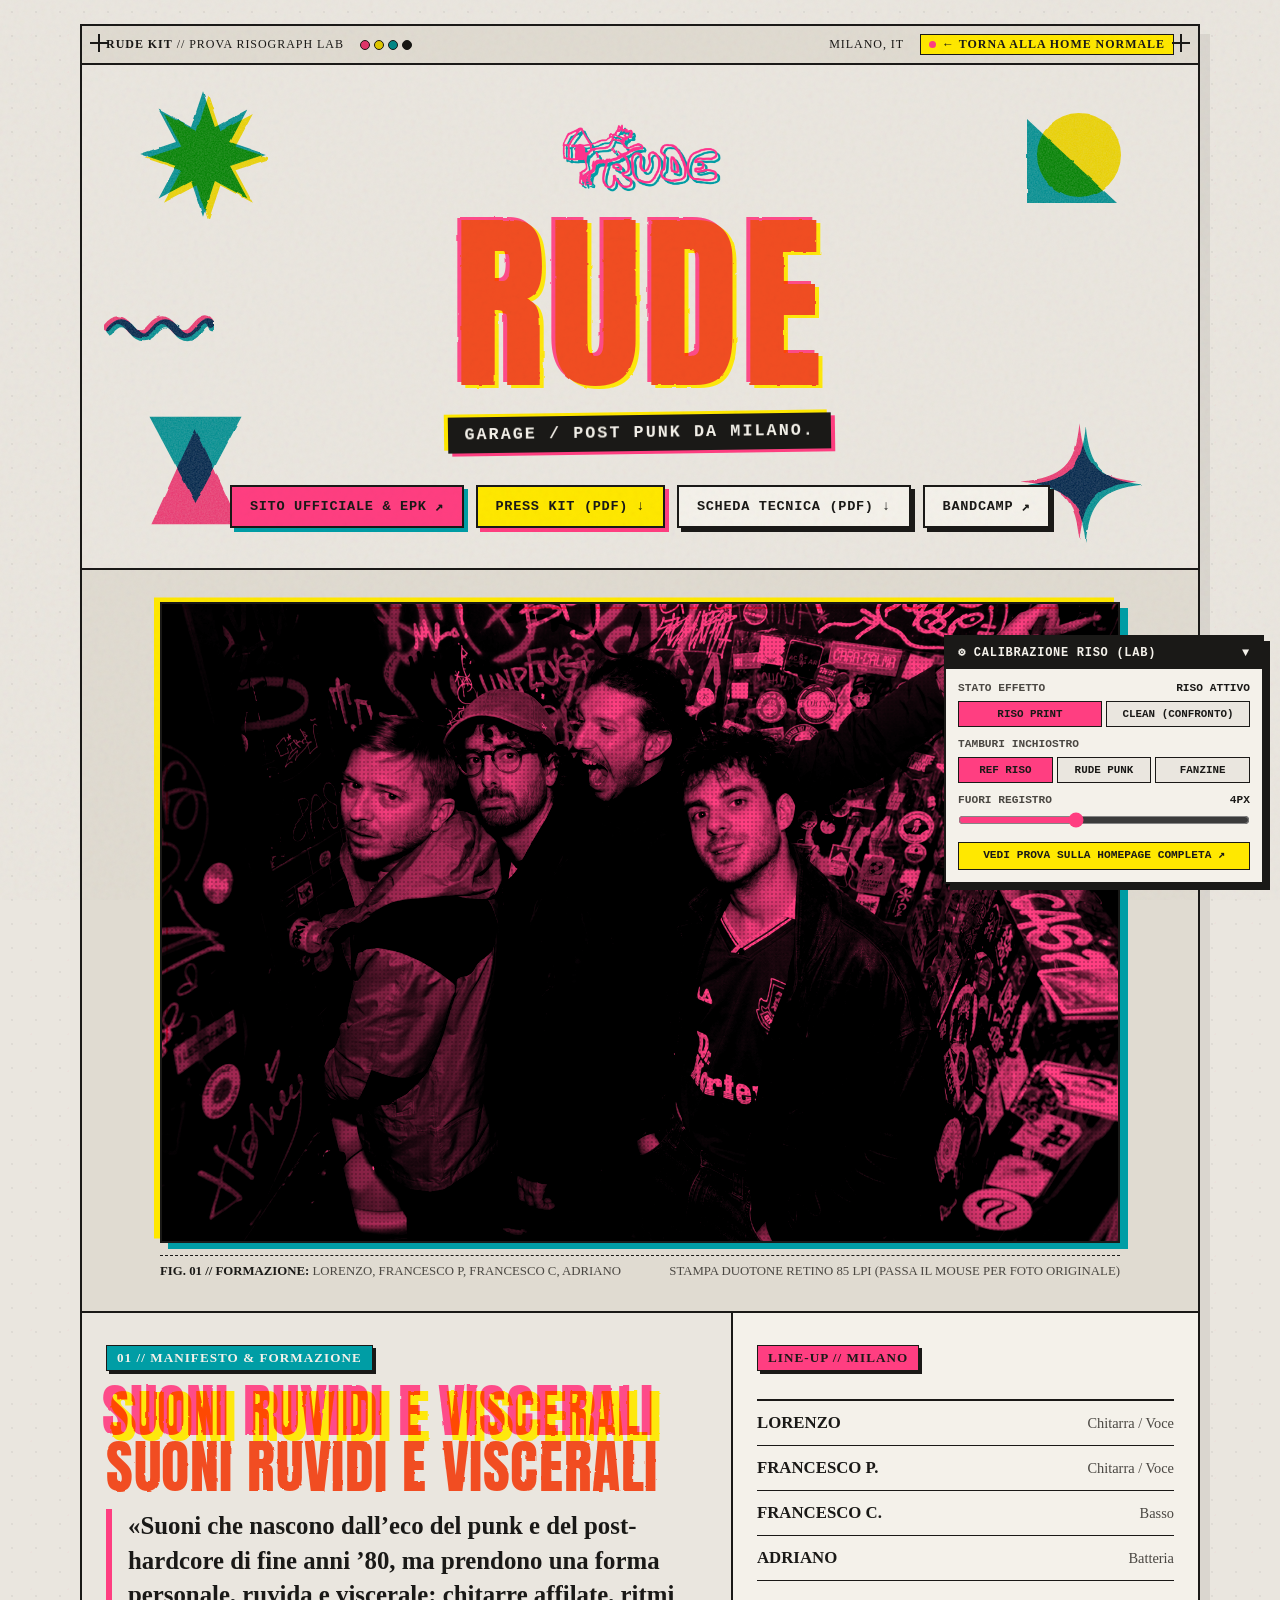
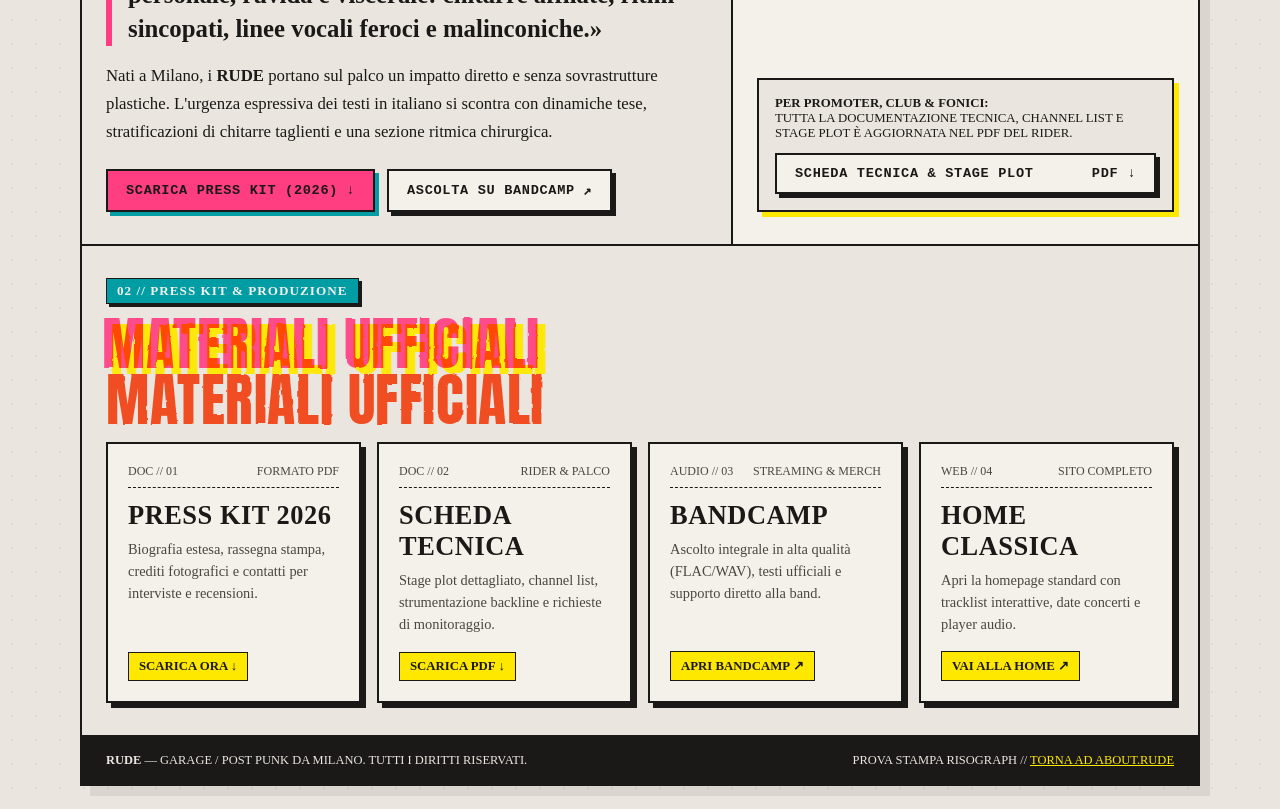
==== riso-proof.html @ ad21994b "feat(ui): add risograph retro text effect proof and calibration lab" ====
<!DOCTYPE html>
<html lang="it" data-riso-mode="active" data-riso-palette="reference">
<head>
  <meta charset="UTF-8" />
  <meta name="viewport" content="width=device-width, initial-scale=1.0" />
  <title>RUDE — Risograph Visual Proof &amp; Calibration Lab</title>
  <meta name="description" content="RUDE: Garage / Post-Punk da Milano. Prova estetica Risograph retro text effect con inchiostri spot e controller di calibrazione." />

  <!-- Google Fonts: Anton (Heavy Riso Display), Space Grotesk (Editorial Body), IBM Plex Mono (Technical EPK) -->
  <link rel="preconnect" href="https://fonts.googleapis.com">
  <link rel="preconnect" href="https://fonts.gstatic.com" crossorigin>
  <link href="https://fonts.googleapis.com/css2?family=Anton&family=IBM+Plex+Mono:ital,wght@0,400;0,600;1,400&family=Space+Grotesk:wght@400;500;700&display=swap" rel="stylesheet">
  <link rel="stylesheet" href="riso-system.css">

  <style>
    /* Reset & Base Layout per la pagina Standalone Proof */
    *, *::before, *::after {
      box-sizing: border-box;
      margin: 0;
      padding: 0;
    }

    html {
      scroll-behavior: smooth;
      background-color: var(--paper-bg);
      color: var(--ink-black);
      font-family: var(--font-sans);
      font-size: 16px;
      -webkit-font-smoothing: antialiased;
    }

    body {
      position: relative;
      min-height: 100vh;
      background-color: var(--paper-bg);
      background-image:
        radial-gradient(var(--paper-fiber) 1px, transparent 0),
        radial-gradient(rgba(255, 62, 129, 0.03) 1px, transparent 0);
      background-size: 24px 24px, 37px 37px;
      background-position: 0 0, 13px 17px;
      overflow-x: hidden;
      padding: 1.5rem 1rem;
    }

    :focus-visible {
      outline: 3px solid var(--ink-black);
      outline-offset: 3px;
      background-color: var(--ink-yellow);
      color: var(--ink-black);
    }

    .press-sheet {
      max-width: 1120px;
      margin: 0 auto;
      border: 2px solid var(--ink-black);
      background-color: var(--paper-bg);
      position: relative;
      box-shadow: 10px 10px 0px rgba(26, 25, 23, 0.08);
    }

    /* Crocini di registro stampa */
    .reg-mark {
      position: absolute;
      width: 18px;
      height: 18px;
      pointer-events: none;
      z-index: 10;
    }
    .reg-mark::before,
    .reg-mark::after {
      content: "";
      position: absolute;
      background-color: var(--ink-black);
    }
    .reg-mark::before { top: 8px; left: 0; width: 18px; height: 1.5px; }
    .reg-mark::after  { top: 0; left: 8px; width: 1.5px; height: 18px; }
    .reg-mark.tl { top: 8px; left: 8px; }
    .reg-mark.tr { top: 8px; right: 8px; }
    .reg-mark.bl { bottom: 8px; left: 8px; }
    .reg-mark.br { bottom: 8px; right: 8px; }

    /* Top Colophon / Utility Bar */
    .top-colophon {
      display: flex;
      flex-wrap: wrap;
      justify-content: space-between;
      align-items: center;
      gap: 0.5rem;
      padding: 0.5rem 1.5rem;
      border-bottom: 2px solid var(--ink-black);
      font-family: var(--font-mono);
      font-size: 0.75rem;
      text-transform: uppercase;
      letter-spacing: 0.08em;
      background-color: var(--paper-surface);
    }

    .colophon-group {
      display: flex;
      align-items: center;
      gap: 1rem;
    }

    .ink-swatch-bar {
      display: inline-flex;
      gap: 4px;
      align-items: center;
    }

    .ink-dot {
      width: 10px;
      height: 10px;
      border-radius: 50%;
      border: 1px solid var(--ink-black);
      mix-blend-mode: multiply;
    }

    .status-pill {
      display: inline-flex;
      align-items: center;
      gap: 6px;
      padding: 2px 8px;
      background-color: var(--ink-yellow);
      border: 1px solid var(--ink-black);
      font-weight: 600;
      color: var(--ink-black);
    }

    .status-pill::before {
      content: "";
      width: 7px;
      height: 7px;
      border-radius: 50%;
      background-color: var(--ink-pink);
    }

    /* Hero Poster */
    .hero-poster {
      position: relative;
      padding: 3rem 1.5rem 2.5rem;
      text-align: center;
      border-bottom: 2px solid var(--ink-black);
      overflow: hidden;
    }

    .stamp-decor {
      position: absolute;
      pointer-events: none;
      z-index: 1;
    }

    .stamp-starburst {
      top: 24px;
      left: 5%;
      width: 130px;
      height: 130px;
    }

    .stamp-circle-triangle {
      top: 36px;
      right: 6%;
      width: 120px;
      height: 120px;
    }

    .stamp-hourglass {
      bottom: 30px;
      left: 5%;
      width: 115px;
      height: 135px;
    }

    .stamp-star4 {
      bottom: 24px;
      right: 5%;
      width: 125px;
      height: 125px;
    }

    .stamp-wave {
      top: 48%;
      left: 2%;
      width: 110px;
      height: 36px;
    }

    @media (max-width: 900px) {
      .stamp-decor {
        opacity: 0.35;
        transform: scale(0.7);
      }
      .stamp-wave { display: none; }
    }

    .hero-brand-stack {
      position: relative;
      z-index: 2;
      display: flex;
      flex-direction: column;
      align-items: center;
      gap: 0.75rem;
    }

    .rude-logo-original {
      display: inline-block;
      padding: 0.25rem 0.5rem;
      transition: transform 0.25s var(--ease-snap);
    }

    .rude-logo-original img {
      width: 170px;
      max-width: 45vw;
      height: auto;
      display: block;
      filter: contrast(115%) drop-shadow(3px 3px 0px var(--ink-teal));
      mix-blend-mode: multiply;
    }

    .hero-display-title {
      font-size: clamp(5rem, 16vw, 12rem);
      margin: 0.25rem 0;
      letter-spacing: 0.02em;
    }

    .epk-quick-nav {
      position: relative;
      z-index: 2;
      display: flex;
      flex-wrap: wrap;
      justify-content: center;
      gap: 0.75rem;
      max-width: 960px;
      margin: 1rem auto 0;
    }

    /* Band Photo Section */
    .photo-showcase {
      padding: 2rem 1.5rem;
      border-bottom: 2px solid var(--ink-black);
      background-color: var(--paper-surface);
    }

    .photo-container {
      max-width: 960px;
      margin: 0 auto;
    }

    .photo-caption-bar {
      display: flex;
      flex-wrap: wrap;
      justify-content: space-between;
      align-items: center;
      gap: 0.5rem;
      margin-top: 0.75rem;
      padding-top: 0.5rem;
      border-top: 1px dashed var(--ink-black);
      font-family: var(--font-mono);
      font-size: 0.8rem;
      color: var(--ink-muted);
      text-transform: uppercase;
    }

    .photo-caption-bar strong {
      color: var(--ink-black);
    }

    /* Manifesto & Formazione */
    .section-grid {
      display: grid;
      grid-template-columns: 1fr;
      border-bottom: 2px solid var(--ink-black);
    }

    @media (min-width: 860px) {
      .section-grid {
        grid-template-columns: 7fr 5fr;
      }
    }

    .manifesto-col {
      padding: 2rem 1.5rem;
      border-bottom: 2px solid var(--ink-black);
    }

    @media (min-width: 860px) {
      .manifesto-col {
        border-bottom: none;
        border-right: 2px solid var(--ink-black);
      }
    }

    .section-tag {
      display: inline-block;
      font-family: var(--font-mono);
      font-size: 0.82rem;
      font-weight: 700;
      letter-spacing: 0.08em;
      text-transform: uppercase;
      background-color: var(--ink-teal);
      color: var(--paper-elevated);
      padding: 4px 10px;
      border: 1.5px solid var(--ink-black);
      margin-bottom: 1rem;
      box-shadow: 3px 3px 0px var(--ink-black);
    }

    .section-heading {
      font-size: clamp(2.2rem, 5vw, 3.6rem);
      margin-bottom: 1rem;
      display: block;
    }

    .manifesto-quote {
      position: relative;
      font-size: clamp(1.2rem, 2vw, 1.55rem);
      font-weight: 700;
      line-height: 1.38;
      color: var(--ink-black);
      padding-left: 1rem;
      border-left: 6px solid var(--ink-pink);
      margin-bottom: 1rem;
    }

    .manifesto-body {
      font-size: 1.05rem;
      line-height: 1.65;
      color: var(--ink-black);
      margin-bottom: 1rem;
    }

    .lineup-col {
      padding: 2rem 1.5rem;
      background-color: var(--paper-elevated);
      display: flex;
      flex-direction: column;
      justify-content: space-between;
    }

    .lineup-list {
      list-style: none;
      margin: 0.75rem 0 1.5rem;
      border-top: 2px solid var(--ink-black);
    }

    .lineup-item {
      display: flex;
      justify-content: space-between;
      align-items: baseline;
      padding: 0.75rem 0;
      border-bottom: 1px solid var(--ink-black);
      font-family: var(--font-mono);
      font-size: 0.9rem;
    }

    .lineup-name {
      font-family: var(--font-sans);
      font-weight: 700;
      font-size: 1.05rem;
      text-transform: uppercase;
    }

    .lineup-role {
      color: var(--ink-muted);
      text-align: right;
    }

    .presskit-callout {
      padding: 1rem;
      background-color: var(--paper-bg);
      border: 2px solid var(--ink-black);
      box-shadow: 5px 5px 0px var(--ink-yellow);
    }

    .presskit-callout p {
      font-family: var(--font-mono);
      font-size: 0.8rem;
      margin-bottom: 0.75rem;
      text-transform: uppercase;
    }

    /* EPK Cards Grid */
    .epk-cards-section {
      padding: 2rem 1.5rem;
    }

    .epk-cards-grid {
      display: grid;
      grid-template-columns: repeat(auto-fit, minmax(240px, 1fr));
      gap: 1rem;
      margin-top: 1rem;
    }

    .epk-card {
      display: flex;
      flex-direction: column;
      justify-content: space-between;
      padding: 1.25rem;
      background-color: var(--paper-elevated);
      border: 2px solid var(--ink-black);
      text-decoration: none;
      color: var(--ink-black);
      box-shadow: 5px 5px 0px var(--ink-black);
      transition: transform 0.2s var(--ease-snap), box-shadow 0.2s var(--ease-snap);
    }

    .epk-card:hover {
      transform: translate(-3px, -3px);
      box-shadow:
        7px 7px 0px var(--ink-pink),
        -3px -3px 0px var(--ink-teal);
    }

    .epk-card-header {
      display: flex;
      justify-content: space-between;
      align-items: center;
      font-family: var(--font-mono);
      font-size: 0.75rem;
      color: var(--ink-muted);
      margin-bottom: 0.75rem;
      padding-bottom: 0.5rem;
      border-bottom: 1px dashed var(--ink-black);
    }

    .epk-card-title {
      font-family: var(--font-display);
      font-size: 1.65rem;
      letter-spacing: 0.02em;
      text-transform: uppercase;
      margin-bottom: 0.5rem;
    }

    .epk-card-desc {
      font-size: 0.9rem;
      line-height: 1.5;
      color: var(--ink-muted);
      margin-bottom: 1rem;
    }

    .epk-card-action {
      font-family: var(--font-mono);
      font-size: 0.8rem;
      font-weight: 700;
      text-transform: uppercase;
      display: inline-flex;
      align-items: center;
      gap: 6px;
      padding: 6px 10px;
      background-color: var(--ink-yellow);
      border: 1.5px solid var(--ink-black);
      align-self: flex-start;
    }

    /* Footer Colophon */
    .sheet-footer {
      padding: 1rem 1.5rem;
      border-top: 2px solid var(--ink-black);
      background-color: var(--ink-black);
      color: var(--paper-bg);
      display: flex;
      flex-wrap: wrap;
      justify-content: space-between;
      align-items: center;
      gap: 0.75rem;
      font-family: var(--font-mono);
      font-size: 0.78rem;
    }

    .sheet-footer a {
      color: var(--ink-yellow);
      text-decoration: underline;
    }
  </style>
</head>
<body>

  <!-- OVERLAY GRANA CARTA FISSO A 60FPS -->
  <div class="paper-grain-overlay" aria-hidden="true"></div>

  <!-- DEFINIZIONE FILTRI SVG RISOGRAPH -->
  <svg width="0" height="0" style="position: absolute; pointer-events: none;" aria-hidden="true">
    <defs>
      <!-- Filtro Ink-Bleed per i bordi slabbrati dei caratteri -->
      <filter id="riso-ink-bleed" x="-5%" y="-5%" width="110%" height="110%">
        <feTurbulence type="fractalNoise" baseFrequency="0.09" numOctaves="2" result="roughNoise" />
        <feDisplacementMap in="SourceGraphic" in2="roughNoise" scale="2.2" xChannelSelector="R" yChannelSelector="G" />
      </filter>

      <!-- Filtro Stamp Grain per i timbri geometrici -->
      <filter id="riso-stamp-grain" x="-10%" y="-10%" width="120%" height="120%">
        <feTurbulence type="fractalNoise" baseFrequency="0.65" numOctaves="3" result="grain" />
        <feColorMatrix type="matrix" values="1 0 0 0 0  0 1 0 0 0  0 0 1 0 0  0 0 0 0.25 0.78" in="grain" result="grainMask" />
        <feComposite operator="in" in="SourceGraphic" in2="grainMask" result="texturedStamp" />
        <feTurbulence type="fractalNoise" baseFrequency="0.06" numOctaves="2" result="edgeNoise" />
        <feDisplacementMap in="texturedStamp" in2="edgeNoise" scale="2.8" xChannelSelector="R" yChannelSelector="G" />
      </filter>
    </defs>
  </svg>

  <!-- FOGLIO DI STAMPA PRINCIPALE -->
  <main class="press-sheet">
    <!-- Crocini di registro -->
    <span class="reg-mark tl" aria-hidden="true"></span>
    <span class="reg-mark tr" aria-hidden="true"></span>
    <span class="reg-mark bl" aria-hidden="true"></span>
    <span class="reg-mark br" aria-hidden="true"></span>

    <!-- Top Colophon -->
    <header class="top-colophon">
      <div class="colophon-group">
        <span><strong>RUDE KIT</strong> // PROVA RISOGRAPH LAB</span>
        <span class="ink-swatch-bar" title="Inchiostri Spot Attivi">
          <i class="ink-dot" style="background: var(--ink-pink)"></i>
          <i class="ink-dot" style="background: var(--ink-yellow)"></i>
          <i class="ink-dot" style="background: var(--ink-teal)"></i>
          <i class="ink-dot" style="background: var(--ink-black)"></i>
        </span>
      </div>
      <div class="colophon-group">
        <span>MILANO, IT</span>
        <a href="index.html" class="status-pill" style="text-decoration: none;">← TORNA ALLA HOME NORMALE</a>
      </div>
    </header>

    <!-- HERO POSTER CON TIMBRI GEOMETRICI (REFERENCE VEILA "RISO TYPE") -->
    <section class="hero-poster" aria-labelledby="hero-title">

      <!-- Timbro 1 (Alto SX): Stella a 12 punte Teal + Yellow -->
      <div class="stamp-decor stamp-starburst riso-stamp" aria-hidden="true">
        <svg viewBox="0 0 120 120" width="100%" height="100%">
          <polygon points="60,2 71,35 101,19 85,49 118,60 85,71 101,101 71,85 60,118 49,85 19,101 35,71 2,60 35,49 19,19 49,35"
            fill="var(--ink-teal)" style="mix-blend-mode: multiply;" />
          <polygon points="60,2 71,35 101,19 85,49 118,60 85,71 101,101 71,85 60,118 49,85 19,101 35,71 2,60 35,49 19,19 49,35"
            fill="var(--ink-yellow)" transform="translate(5, 4)" style="mix-blend-mode: multiply;" />
        </svg>
      </div>

      <!-- Timbro 2 (Alto DX): Cerchio Giallo + Triangolo Teal -->
      <div class="stamp-decor stamp-circle-triangle riso-stamp" aria-hidden="true">
        <svg viewBox="0 0 120 120" width="100%" height="100%">
          <circle cx="68" cy="54" r="42" fill="var(--ink-yellow)" style="mix-blend-mode: multiply;" />
          <polygon points="16,18 16,102 106,102" fill="var(--ink-teal)" style="mix-blend-mode: multiply;" />
        </svg>
      </div>

      <!-- Timbro 3 (Centro SX): Onda Zigzag Pink + Teal -->
      <div class="stamp-decor stamp-wave riso-stamp" aria-hidden="true">
        <svg viewBox="0 0 140 40" width="100%" height="100%">
          <path d="M4,24 Q18,6 32,24 T60,24 T88,24 T116,24 T136,20" fill="none" stroke="var(--ink-pink)" stroke-width="10" stroke-linecap="round" />
          <path d="M8,28 Q22,10 36,28 T64,28 T92,28 T120,28 T138,24" fill="none" stroke="var(--ink-teal)" stroke-width="10" stroke-linecap="round" style="mix-blend-mode: multiply;" />
        </svg>
      </div>

      <!-- Timbro 4 (Basso SX): Doppio Triangolo incrociato Teal + Pink -->
      <div class="stamp-decor stamp-hourglass riso-stamp" aria-hidden="true">
        <svg viewBox="0 0 120 140" width="100%" height="100%">
          <polygon points="12,14 108,14 60,104" fill="var(--ink-teal)" style="mix-blend-mode: multiply;" />
          <polygon points="60,26 14,126 106,126" fill="var(--ink-pink)" style="mix-blend-mode: multiply;" />
        </svg>
      </div>

      <!-- Timbro 5 (Basso DX): Stella a 4 punte Pink + Teal -->
      <div class="stamp-decor stamp-star4 riso-stamp" aria-hidden="true">
        <svg viewBox="0 0 120 120" width="100%" height="100%">
          <path d="M60,4 C64,44 76,56 116,60 C76,64 64,76 60,116 C56,76 44,64 4,60 C44,56 56,44 60,4 Z"
            fill="var(--ink-teal)" transform="translate(6, 3)" style="mix-blend-mode: multiply;" />
          <path d="M60,4 C64,44 76,56 116,60 C76,64 64,76 60,116 C56,76 44,64 4,60 C44,56 56,44 60,4 Z"
            fill="var(--ink-pink)" style="mix-blend-mode: multiply;" />
        </svg>
      </div>

      <!-- Brand & Headline -->
      <div class="hero-brand-stack">
        <a href="index.html" class="rude-logo-original" title="RUDE Milano">
          <img src="assets/rude-logo-rosa.png" alt="Logo RUDE" onerror="this.style.display='none'" />
        </a>

        <!-- Headline Monumentale con .riso-type -->
        <h1 id="hero-title" class="riso-type hero-display-title" data-text="RUDE">RUDE</h1>

        <div>
          <kbd class="genre-kbd">GARAGE / POST PUNK DA MILANO.</kbd>
        </div>

        <!-- Barra di Navigazione Rapida EPK -->
        <nav class="epk-quick-nav" aria-label="Materiali Ufficiali e Download EPK">
          <a href="index.html" class="riso-btn riso-btn--primary">
            <span>SITO UFFICIALE &amp; EPK</span>
            <span aria-hidden="true">↗</span>
          </a>
          <a href="RUDE_PressKit_2026.pdf" class="riso-btn riso-btn--secondary" download>
            <span>PRESS KIT (PDF)</span>
            <span aria-hidden="true">↓</span>
          </a>
          <a href="RUDE-scheda-tecnica.pdf" class="riso-btn" download>
            <span>SCHEDA TECNICA (PDF)</span>
            <span aria-hidden="true">↓</span>
          </a>
          <a href="https://rude-theband.bandcamp.com" class="riso-btn" target="_blank" rel="noopener">
            <span>BANDCAMP</span>
            <span aria-hidden="true">↗</span>
          </a>
        </nav>
      </div>
    </section>

    <!-- FOTO BAND CON TRATTAMENTO DUOTONE + HALFTONE -->
    <section class="photo-showcase" aria-label="Fotografia Ufficiale Band">
      <div class="photo-container">
        <figure class="riso-photo-frame">
          <img
            src="FOTO/RUDE_WC.jpg"
            alt="RUDE — Lorenzo, Francesco P, Francesco C, Adriano"
            onerror="this.src='data:image/svg+xml;charset=UTF-8,%3Csvg xmlns=%22http://www.w3.org/2000/svg%22 width=%22960%22 height=%22600%22 viewBox=%220 0 960 600%22%3E%3Crect width=%22960%22 height=%22600%22 fill=%22%23E0DBD1%22/%3E%3Ctext x=%2250%25%22 y=%2248%25%22 dominant-baseline=%22middle%22 text-anchor=%22middle%22 font-family=%22monospace%22 font-size=%2222%22 fill=%22%231A1917%22%3E[FOTO/RUDE_WC.jpg]%3C/text%3E%3C/svg%3E'"
          />
        </figure>
        <figcaption class="photo-caption-bar">
          <span><strong>FIG. 01 // FORMAZIONE:</strong> LORENZO, FRANCESCO P, FRANCESCO C, ADRIANO</span>
          <span>STAMPA DUOTONE RETINO 85 LPI (PASSA IL MOUSE PER FOTO ORIGINALE)</span>
        </figcaption>
      </div>
    </section>

    <!-- SEZIONE 01 // MANIFESTO & FORMAZIONE -->
    <section class="section-grid" aria-labelledby="manifesto-heading">
      <div class="manifesto-col">
        <span class="section-tag">01 // MANIFESTO &amp; FORMAZIONE</span>
        <h2 id="manifesto-heading" class="riso-type section-heading" data-text="SUONI RUVIDI E VISCERALI">
          SUONI RUVIDI E VISCERALI
        </h2>

        <blockquote class="manifesto-quote">
          «Suoni che nascono dall’eco del punk e del post-hardcore di fine anni ’80, ma prendono una forma personale, ruvida e viscerale: chitarre affilate, ritmi sincopati, linee vocali feroci e malinconiche.»
        </blockquote>

        <p class="manifesto-body">
          Nati a Milano, i <strong>RUDE</strong> portano sul palco un impatto diretto e senza sovrastrutture plastiche. L'urgenza espressiva dei testi in italiano si scontra con dinamiche tese, stratificazioni di chitarre taglienti e una sezione ritmica chirurgica.
        </p>

        <div style="margin-top: 1.5rem; display: flex; flex-wrap: wrap; gap: 0.75rem;">
          <a href="RUDE_PressKit_2026.pdf" class="riso-btn riso-btn--primary" download>
            <span>SCARICA PRESS KIT (2026)</span>
            <span aria-hidden="true">↓</span>
          </a>
          <a href="https://rude-theband.bandcamp.com" class="riso-btn" target="_blank" rel="noopener">
            <span>ASCOLTA SU BANDCAMP</span>
            <span aria-hidden="true">↗</span>
          </a>
        </div>
      </div>

      <aside class="lineup-col" aria-label="Componenti della band">
        <div>
          <span class="section-tag" style="background-color: var(--ink-pink); color: var(--ink-black);">LINE-UP // MILANO</span>
          <ul class="lineup-list">
            <li class="lineup-item">
              <span class="lineup-name">Lorenzo</span>
              <span class="lineup-role">Chitarra / Voce</span>
            </li>
            <li class="lineup-item">
              <span class="lineup-name">Francesco P.</span>
              <span class="lineup-role">Chitarra / Voce</span>
            </li>
            <li class="lineup-item">
              <span class="lineup-name">Francesco C.</span>
              <span class="lineup-role">Basso</span>
            </li>
            <li class="lineup-item">
              <span class="lineup-name">Adriano</span>
              <span class="lineup-role">Batteria</span>
            </li>
          </ul>
        </div>

        <div class="presskit-callout">
          <p><strong>PER PROMOTER, CLUB &amp; FONICI:</strong><br/>Tutta la documentazione tecnica, channel list e stage plot è aggiornata nel PDF del rider.</p>
          <a href="RUDE-scheda-tecnica.pdf" class="riso-btn" style="width: 100%; justify-content: space-between;" download>
            <span>SCHEDA TECNICA &amp; STAGE PLOT</span>
            <span aria-hidden="true">PDF ↓</span>
          </a>
        </div>
      </aside>
    </section>

    <!-- SEZIONE 02 // ARCHIVIO DOCUMENTI EPK -->
    <section class="epk-cards-section" aria-labelledby="archive-heading">
      <span class="section-tag">02 // PRESS KIT &amp; PRODUZIONE</span>
      <h2 id="archive-heading" class="riso-type section-heading" data-text="MATERIALI UFFICIALI">
        MATERIALI UFFICIALI
      </h2>

      <div class="epk-cards-grid">
        <a href="RUDE_PressKit_2026.pdf" class="epk-card" download>
          <div>
            <div class="epk-card-header">
              <span>DOC // 01</span>
              <span>FORMATO PDF</span>
            </div>
            <h3 class="epk-card-title">PRESS KIT 2026</h3>
            <p class="epk-card-desc">Biografia estesa, rassegna stampa, crediti fotografici e contatti per interviste e recensioni.</p>
          </div>
          <span class="epk-card-action">SCARICA ORA ↓</span>
        </a>

        <a href="RUDE-scheda-tecnica.pdf" class="epk-card" download>
          <div>
            <div class="epk-card-header">
              <span>DOC // 02</span>
              <span>RIDER &amp; PALCO</span>
            </div>
            <h3 class="epk-card-title">SCHEDA TECNICA</h3>
            <p class="epk-card-desc">Stage plot dettagliato, channel list, strumentazione backline e richieste di monitoraggio.</p>
          </div>
          <span class="epk-card-action">SCARICA PDF ↓</span>
        </a>

        <a href="https://rude-theband.bandcamp.com" class="epk-card" target="_blank" rel="noopener">
          <div>
            <div class="epk-card-header">
              <span>AUDIO // 03</span>
              <span>STREAMING &amp; MERCH</span>
            </div>
            <h3 class="epk-card-title">BANDCAMP</h3>
            <p class="epk-card-desc">Ascolto integrale in alta qualità (FLAC/WAV), testi ufficiali e supporto diretto alla band.</p>
          </div>
          <span class="epk-card-action">APRI BANDCAMP ↗</span>
        </a>

        <a href="index.html" class="epk-card">
          <div>
            <div class="epk-card-header">
              <span>WEB // 04</span>
              <span>SITO COMPLETO</span>
            </div>
            <h3 class="epk-card-title">HOME CLASSICA</h3>
            <p class="epk-card-desc">Apri la homepage standard con tracklist interattive, date concerti e player audio.</p>
          </div>
          <span class="epk-card-action">VAI ALLA HOME ↗</span>
        </a>
      </div>
    </section>

    <!-- FOOTER -->
    <footer class="sheet-footer">
      <div>
        <strong>RUDE</strong> — GARAGE / POST PUNK DA MILANO. TUTTI I DIRITTI RISERVATI.
      </div>
      <div>
        PROVA STAMPA RISOGRAPH // <a href="index.html">TORNA AD ABOUT.RUDE</a>
      </div>
    </footer>
  </main>

  <!-- CONTROLLER INTERATTIVO DI CALIBRAZIONE RISO -->
  <aside class="riso-calibrator" aria-label="Pannello Calibrazione Effetto Risograph">
    <div class="calibrator-header" id="cal-toggle">
      <span>⚙ CALIBRAZIONE RISO (LAB)</span>
      <span id="cal-chevron">▼</span>
    </div>
    <div class="calibrator-body" id="cal-body">
      <!-- Toggle On/Off per confronto immediato -->
      <div class="cal-row">
        <div class="cal-label">
          <span>STATO EFFETTO</span>
          <strong id="mode-status">RISO ATTIVO</strong>
        </div>
        <div class="cal-btn-group cal-btn-group--two">
          <button type="button" class="cal-chip active" data-set-mode="active">RISO PRINT</button>
          <button type="button" class="cal-chip" data-set-mode="clean">CLEAN (CONFRONTO)</button>
        </div>
      </div>

      <!-- Selezione Tamburi Colore -->
      <div class="cal-row">
        <div class="cal-label">
          <span>TAMBURI INCHIOSTRO</span>
        </div>
        <div class="cal-btn-group">
          <button type="button" class="cal-chip active" data-set-palette="reference" title="Arancio + Rosa Fluo + Giallo + Teal (Veila 'RISO TYPE')">REF RISO</button>
          <button type="button" class="cal-chip" data-set-palette="rude-punk" title="Nero Soia + Rosa RUDE + Teal">RUDE PUNK</button>
          <button type="button" class="cal-chip" data-set-palette="diy-fanzine" title="Rosa Fluo + Nero + Giallo">FANZINE</button>
        </div>
      </div>

      <!-- Slider Fuori Registro -->
      <div class="cal-row">
        <div class="cal-label">
          <label for="offset-slider">FUORI REGISTRO</label>
          <strong id="offset-val">4px</strong>
        </div>
        <input type="range" id="offset-slider" class="cal-range" min="0" max="10" step="0.5" value="4" />
      </div>

      <a href="index.html" class="cal-specimen-link">VEDI PROVA SULLA HOMEPAGE COMPLETA ↗</a>
    </div>
  </aside>

  <!-- Script per il Controller di Calibrazione -->
  <script>
    (function() {
      const root = document.documentElement;
      const calToggle = document.getElementById('cal-toggle');
      const calBody = document.getElementById('cal-body');
      const calChevron = document.getElementById('cal-chevron');
      const modeBtns = document.querySelectorAll('[data-set-mode]');
      const paletteBtns = document.querySelectorAll('[data-set-palette]');
      const offsetSlider = document.getElementById('offset-slider');
      const offsetVal = document.getElementById('offset-val');
      const modeStatus = document.getElementById('mode-status');

      calToggle.addEventListener('click', () => {
        const collapsed = calBody.classList.toggle('is-collapsed');
        calChevron.textContent = collapsed ? '▲' : '▼';
      });

      modeBtns.forEach(btn => {
        btn.addEventListener('click', () => {
          modeBtns.forEach(b => b.classList.remove('active'));
          btn.classList.add('active');
          const mode = btn.getAttribute('data-set-mode');
          root.setAttribute('data-riso-mode', mode);
          modeStatus.textContent = mode === 'active' ? 'RISO ATTIVO' : 'CLEAN OFF';
        });
      });

      paletteBtns.forEach(btn => {
        btn.addEventListener('click', () => {
          paletteBtns.forEach(b => b.classList.remove('active'));
          btn.classList.add('active');
          root.setAttribute('data-riso-palette', btn.getAttribute('data-set-palette'));
        });
      });

      offsetSlider.addEventListener('input', (e) => {
        const px = parseFloat(e.target.value);
        const py = +(px * 0.75).toFixed(1);
        offsetVal.textContent = px + 'px';
        root.style.setProperty('--riso-offset-x', px + 'px');
        root.style.setProperty('--riso-offset-y', py + 'px');
        root.style.setProperty('--riso-offset-neg-x', (-px) + 'px');
        root.style.setProperty('--riso-offset-neg-y', (-py) + 'px');
      });
    })();
  </script>
</body>
</html>
---- riso-system.css ----
/* ==========================================================================
   RISO SYSTEM — RUDE KIT
   Design Tokens & Risograph Retro Text Effect (Inchiostri Spot & Calibrazione)
   Direzione Artistica: Argon (Gemini 4 Argon Bridge)
   Reference: Veila Risograph Retro Text Effect ("RISO TYPE")
   ========================================================================== */

:root {
  /* Supporti Cartacei (Unbleached & Recycled Pulp) */
  --paper-bg: #EAE6DF;
  --paper-surface: #E0DBD1;
  --paper-elevated: #F4F1EA;
  --paper-fiber: rgba(26, 25, 23, 0.055);

  /* Inchiostri Strutturali */
  --ink-black: #1A1917;
  --ink-muted: #4A4742;
  --ink-border: #1A1917;

  /* Inchiostri Spot Riso Kagaku (Reference Palette) */
  --ink-pink: #FF3E81;      /* Fluorescent Pink */
  --ink-yellow: #FFE800;    /* Sunflower Yellow */
  --ink-orange: #F14E23;    /* Vivid Orange / Red overprint */
  --ink-teal: #009DA5;      /* Riso Teal / Cyan */
  --ink-purple: #4D2C7A;    /* Overprint Violet (Pink x Teal) */
  --ink-green: #59981A;     /* Overprint Acid Green (Yellow x Teal) */

  /* Assegnazione Tamburi Attiva (Default: Reference Veila "RISO TYPE") */
  --drum-primary: var(--ink-orange);
  --drum-layer-1: var(--ink-pink);
  --drum-layer-2: var(--ink-yellow);
  --drum-accent: var(--ink-teal);

  /* Vettori di Fuori Registro (Misregistration) */
  --riso-offset-x: 4px;
  --riso-offset-y: 3px;
  --riso-offset-neg-x: -4px;
  --riso-offset-neg-y: -3px;
  --paper-grain-opacity: 0.38;

  /* Timing Meccanico Riso */
  --ease-snap: cubic-bezier(0.16, 1, 0.3, 1);
}

/* Palette Preset 1: Reference "RISO TYPE" (Arancio/Rosso + Rosa Fluo + Giallo) */
[data-riso-palette="reference"] {
  --drum-primary: var(--ink-orange);
  --drum-layer-1: var(--ink-pink);
  --drum-layer-2: var(--ink-yellow);
  --drum-accent: var(--ink-teal);
}

/* Palette Preset 2: RUDE Punk (Nero Soia dominante + Rosa Fluo + Teal) */
[data-riso-palette="rude-punk"] {
  --drum-primary: var(--ink-black);
  --drum-layer-1: var(--ink-pink);
  --drum-layer-2: var(--ink-teal);
  --drum-accent: var(--ink-yellow);
}

/* Palette Preset 3: High-Voltage DIY (Rosa Fluo + Nero + Giallo) */
[data-riso-palette="diy-fanzine"] {
  --drum-primary: var(--ink-pink);
  --drum-layer-1: var(--ink-black);
  --drum-layer-2: var(--ink-yellow);
  --drum-accent: var(--ink-teal);
}

/* Modalità Clean (Confronto A/B immediato con 1 click) */
[data-riso-mode="clean"] {
  --riso-offset-x: 0px !important;
  --riso-offset-y: 0px !important;
  --riso-offset-neg-x: 0px !important;
  --riso-offset-neg-y: 0px !important;
  --paper-grain-opacity: 0 !important;
}

[data-riso-mode="clean"] .riso-type {
  filter: none !important;
  color: inherit !important;
}

[data-riso-mode="clean"] .riso-type::before,
[data-riso-mode="clean"] .riso-type::after {
  display: none !important;
}

[data-riso-mode="clean"] .paper-grain-overlay {
  display: none !important;
}

[data-riso-mode="clean"] .riso-stamp {
  filter: none !important;
  mix-blend-mode: normal !important;
  opacity: 0.15 !important;
}

/* ==========================================================================
   PAPER GRAIN & OVERPRINT ENGINE (60FPS ISOLATED LAYER)
   ========================================================================== */
.paper-grain-overlay {
  position: fixed;
  inset: 0;
  width: 100%;
  height: 100%;
  pointer-events: none;
  z-index: 9990;
  opacity: var(--paper-grain-opacity);
  mix-blend-mode: multiply;
  will-change: transform;
  transform: translateZ(0);
  background-image: url("data:image/svg+xml,%3Csvg viewBox='0 0 200 200' xmlns='http://www.w3.org/2000/svg'%3E%3Cfilter id='noiseFilter'%3E%3CfeTurbulence type='fractalNoise' baseFrequency='0.85' numOctaves='3' stitchTiles='stitch'/%3E%3CfeColorMatrix type='matrix' values='1 0 0 0 0  0 1 0 0 0  0 0 1 0 0  0 0 0 0.14 0'/%3E%3C/filter%3E%3Crect width='100%25' height='100%25' filter='url(%23noiseFilter)'/%3E%3C/svg%3E");
}

/* ==========================================================================
   TIPOGRAFIA RISOGRAPH: .riso-type
   Multi-drum overprint con attr(data-text) e filtri di ink-bleed isolati
   ========================================================================== */
.riso-type {
  position: relative;
  display: inline-block;
  font-family: var(--font-headline, 'Anton', Impact, 'Arial Black', sans-serif);
  font-weight: 400;
  text-transform: uppercase;
  line-height: 0.92;
  letter-spacing: 0.01em;
  color: var(--drum-primary);
  isolation: isolate;
  filter: url(#riso-ink-bleed);
  user-select: text;
  white-space: pre-line;
}

.riso-type::before,
.riso-type::after {
  content: attr(data-text);
  position: absolute;
  inset: 0;
  pointer-events: none;
  user-select: none;
  mix-blend-mode: multiply;
  transition: transform 0.25s var(--ease-snap);
  white-space: pre-line;
}

/* Tamburo 1: Spostato in alto-sinistra */
.riso-type::before {
  color: var(--drum-layer-1);
  transform: translate3d(var(--riso-offset-neg-x), var(--riso-offset-neg-y), 0);
  z-index: -1;
  opacity: 0.92;
}

/* Tamburo 2: Spostato in basso-destra */
.riso-type::after {
  color: var(--drum-layer-2);
  transform: translate3d(var(--riso-offset-x), var(--riso-offset-y), 0);
  z-index: -2;
  opacity: 0.95;
}

/* Hover: Micro-slittamento dei rulli di stampa */
.riso-type:hover::before {
  transform: translate3d(calc(var(--riso-offset-neg-x) * 1.55), calc(var(--riso-offset-neg-y) * 1.55), 0) rotate(-0.35deg);
}
.riso-type:hover::after {
  transform: translate3d(calc(var(--riso-offset-x) * 1.55), calc(var(--riso-offset-y) * 1.55), 0) rotate(0.35deg);
}

/* Variante Duo (Solo 2 colori: Black + Pink) */
.riso-type--duo {
  color: var(--ink-black);
}
.riso-type--duo::after {
  display: none;
}
.riso-type--duo::before {
  color: var(--ink-pink);
  transform: translate3d(var(--riso-offset-x), var(--riso-offset-y), 0);
}

/* ==========================================================================
   TIMBRI GEOMETRICI RISOGRAPH: .riso-stamp
   ========================================================================== */
.riso-stamp {
  position: relative;
  display: inline-flex;
  align-items: center;
  justify-content: center;
  mix-blend-mode: multiply;
  filter: url(#riso-stamp-grain);
  transition: transform 0.3s var(--ease-snap);
  user-select: none;
}

.riso-stamp:hover {
  transform: scale(1.05) rotate(2deg);
}

/* ==========================================================================
   BADGE & ETICHETTE PUNZONATE
   ========================================================================== */
.genre-kbd {
  display: inline-block;
  font-family: var(--font-mono, monospace);
  font-size: clamp(0.85rem, 1.5vw, 1.05rem);
  font-weight: 600;
  letter-spacing: 0.12em;
  text-transform: uppercase;
  background-color: var(--ink-black);
  color: var(--paper-elevated);
  padding: 0.4rem 0.9rem;
  border: 2px solid var(--ink-black);
  box-shadow:
    var(--riso-offset-x) var(--riso-offset-y) 0px var(--ink-pink),
    var(--riso-offset-neg-x) var(--riso-offset-neg-y) 0px var(--ink-yellow);
  transform: rotate(-0.8deg);
  margin: 0.4rem 0;
}

/* ==========================================================================
   PULSANTI RISO & MICRO-INTERAZIONI TATTILI
   ========================================================================== */
.riso-btn {
  position: relative;
  display: inline-flex;
  align-items: center;
  gap: 8px;
  font-family: var(--font-mono, monospace);
  font-size: 0.85rem;
  font-weight: 700;
  text-transform: uppercase;
  letter-spacing: 0.05em;
  text-decoration: none;
  color: var(--ink-black);
  background-color: var(--paper-elevated);
  padding: 11px 18px;
  border: 2px solid var(--ink-black);
  box-shadow: 4px 4px 0px var(--ink-black);
  transition: transform 0.15s var(--ease-snap), box-shadow 0.15s var(--ease-snap), background-color 0.15s ease;
  cursor: pointer;
}

.riso-btn--primary {
  background-color: var(--ink-pink);
  color: var(--ink-black);
  box-shadow: 4px 4px 0px var(--ink-teal);
}

.riso-btn--secondary {
  background-color: var(--ink-yellow);
  box-shadow: 4px 4px 0px var(--ink-pink);
}

.riso-btn:hover {
  transform: translate(-2px, -2px);
  background-color: var(--ink-yellow);
  box-shadow:
    6px 6px 0px var(--ink-pink),
    -3px -3px 0px var(--ink-teal);
}

.riso-btn:active {
  transform: translate(2px, 2px);
  box-shadow: 1px 1px 0px var(--ink-black);
}

/* ==========================================================================
   FOTO BAND DUOTONE RISO: .riso-photo-frame
   ========================================================================== */
.riso-photo-frame {
  position: relative;
  border: 2px solid var(--ink-black);
  background-color: var(--ink-pink);
  overflow: hidden;
  isolation: isolate;
  box-shadow:
    calc(var(--riso-offset-x) * 2) calc(var(--riso-offset-y) * 2) 0px var(--ink-teal),
    calc(var(--riso-offset-neg-x) * 1.5) calc(var(--riso-offset-neg-y) * 1.5) 0px var(--ink-yellow);
  transition: box-shadow 0.3s var(--ease-snap), transform 0.3s var(--ease-snap);
}

.riso-photo-frame img {
  display: block;
  width: 100%;
  height: auto;
  object-fit: cover;
  filter: grayscale(100%) contrast(145%) brightness(105%);
  mix-blend-mode: multiply;
  transition: filter 0.35s var(--ease-snap), transform 0.5s var(--ease-snap);
}

.riso-photo-frame::before {
  content: "";
  position: absolute;
  inset: 0;
  pointer-events: none;
  z-index: 2;
  background-image: radial-gradient(var(--ink-black) 1.15px, transparent 1.15px);
  background-size: 4px 4px;
  opacity: 0.22;
  mix-blend-mode: multiply;
}

.riso-photo-frame::after {
  content: "";
  position: absolute;
  inset: 0;
  pointer-events: none;
  z-index: 3;
  border: 2px solid var(--ink-pink);
  transform: translate3d(var(--riso-offset-x), var(--riso-offset-y), 0);
  mix-blend-mode: multiply;
}

.riso-photo-frame:hover img {
  filter: grayscale(0%) contrast(105%) brightness(100%);
  mix-blend-mode: normal;
}

/* ==========================================================================
   CONTROLLER INTERATTIVO DI CALIBRAZIONE RISO (WIDGET FLOTTANTE TEST)
   ========================================================================== */
.riso-calibrator {
  position: fixed;
  bottom: 1rem;
  right: 1rem;
  z-index: 9995;
  width: 320px;
  max-width: calc(100vw - 2rem);
  background-color: var(--paper-elevated, #F4F1EA);
  border: 2px solid var(--ink-black, #1A1917);
  box-shadow: 6px 6px 0px var(--ink-black, #1A1917);
  font-family: var(--font-mono, monospace);
  font-size: 0.75rem;
  line-height: 1.4;
  color: var(--ink-black, #1A1917);
}

.calibrator-header {
  display: flex;
  justify-content: space-between;
  align-items: center;
  padding: 8px 12px;
  background-color: var(--ink-black, #1A1917);
  color: var(--paper-elevated, #F4F1EA);
  font-weight: 700;
  text-transform: uppercase;
  letter-spacing: 0.06em;
  cursor: pointer;
  user-select: none;
}

.calibrator-header:hover {
  background-color: var(--ink-pink, #FF3E81);
  color: var(--ink-black, #1A1917);
}

.calibrator-body {
  padding: 12px;
  display: flex;
  flex-direction: column;
  gap: 10px;
}

.calibrator-body.is-collapsed {
  display: none;
}

.cal-row {
  display: flex;
  flex-direction: column;
  gap: 4px;
}

.cal-label {
  display: flex;
  justify-content: space-between;
  font-weight: 700;
  text-transform: uppercase;
  font-size: 0.7rem;
  color: var(--ink-muted, #4A4742);
}

.cal-label strong {
  color: var(--ink-black, #1A1917);
}

.cal-btn-group {
  display: grid;
  grid-template-columns: repeat(3, 1fr);
  gap: 4px;
}

.cal-btn-group--two {
  grid-template-columns: 1fr 1fr;
}

.cal-chip {
  font-family: var(--font-mono, monospace);
  font-size: 0.68rem;
  padding: 6px 4px;
  border: 1.5px solid var(--ink-black, #1A1917);
  background-color: var(--paper-bg, #EAE6DF);
  color: var(--ink-black, #1A1917);
  cursor: pointer;
  text-transform: uppercase;
  font-weight: 700;
  text-align: center;
  transition: all 0.15s ease;
}

.cal-chip:hover {
  background-color: var(--ink-yellow, #FFE800);
}

.cal-chip.active {
  background-color: var(--ink-pink, #FF3E81);
  color: var(--ink-black, #1A1917);
  border-color: var(--ink-black, #1A1917);
}

.cal-range {
  width: 100%;
  accent-color: var(--ink-pink, #FF3E81);
  cursor: pointer;
}

.cal-specimen-link {
  display: block;
  text-align: center;
  margin-top: 4px;
  padding: 5px;
  background: var(--ink-yellow, #FFE800);
  border: 1px solid var(--ink-black, #1A1917);
  color: var(--ink-black, #1A1917);
  font-weight: 700;
  text-decoration: none;
  font-size: 0.7rem;
}
.cal-specimen-link:hover {
  background: var(--ink-pink, #FF3E81);
  color: #fff;
}

/* ==========================================================================
   PREFERS-REDUCED-MOTION
   ========================================================================== */
@media (prefers-reduced-motion: reduce) {
  :root {
    --riso-offset-x: 1px;
    --riso-offset-y: 1px;
    --riso-offset-neg-x: -1px;
    --riso-offset-neg-y: -1px;
  }
  *, *::before, *::after {
    transition-duration: 0.01ms !important;
    animation-duration: 0.01ms !important;
  }
}
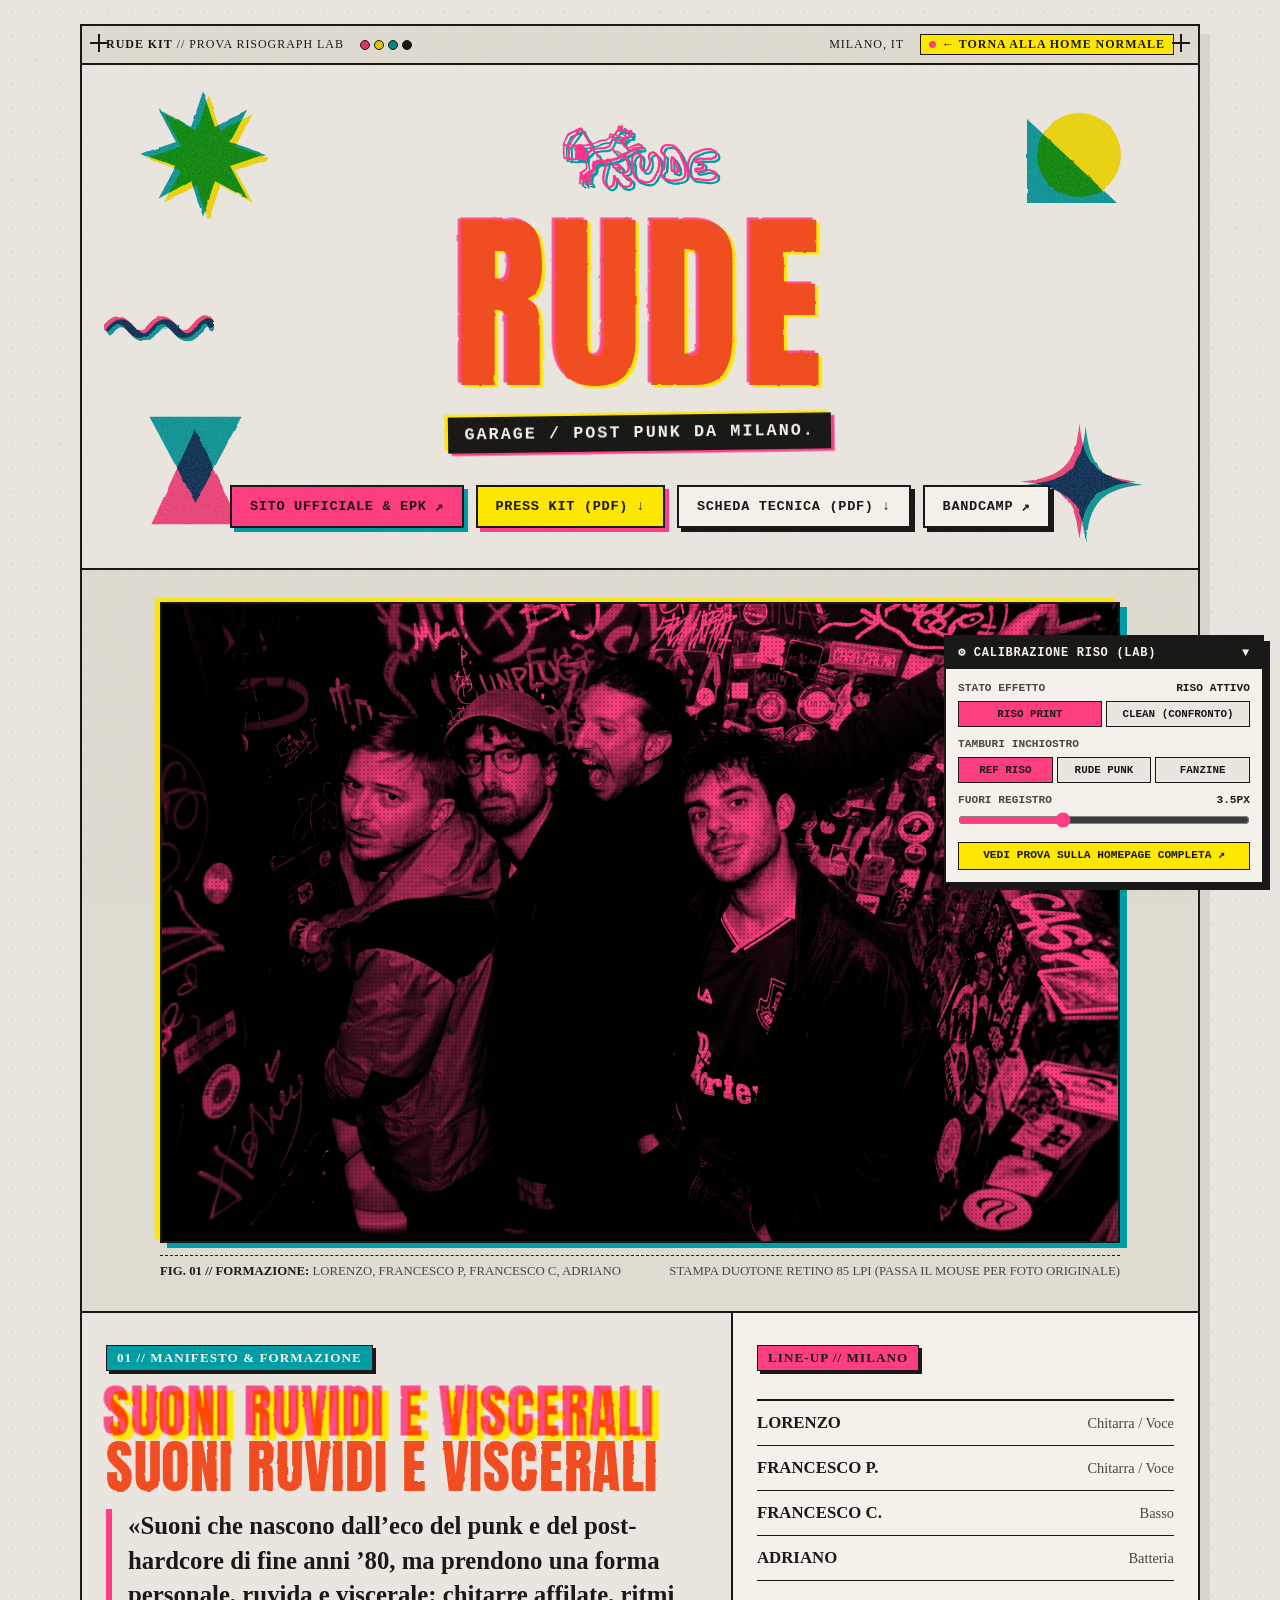
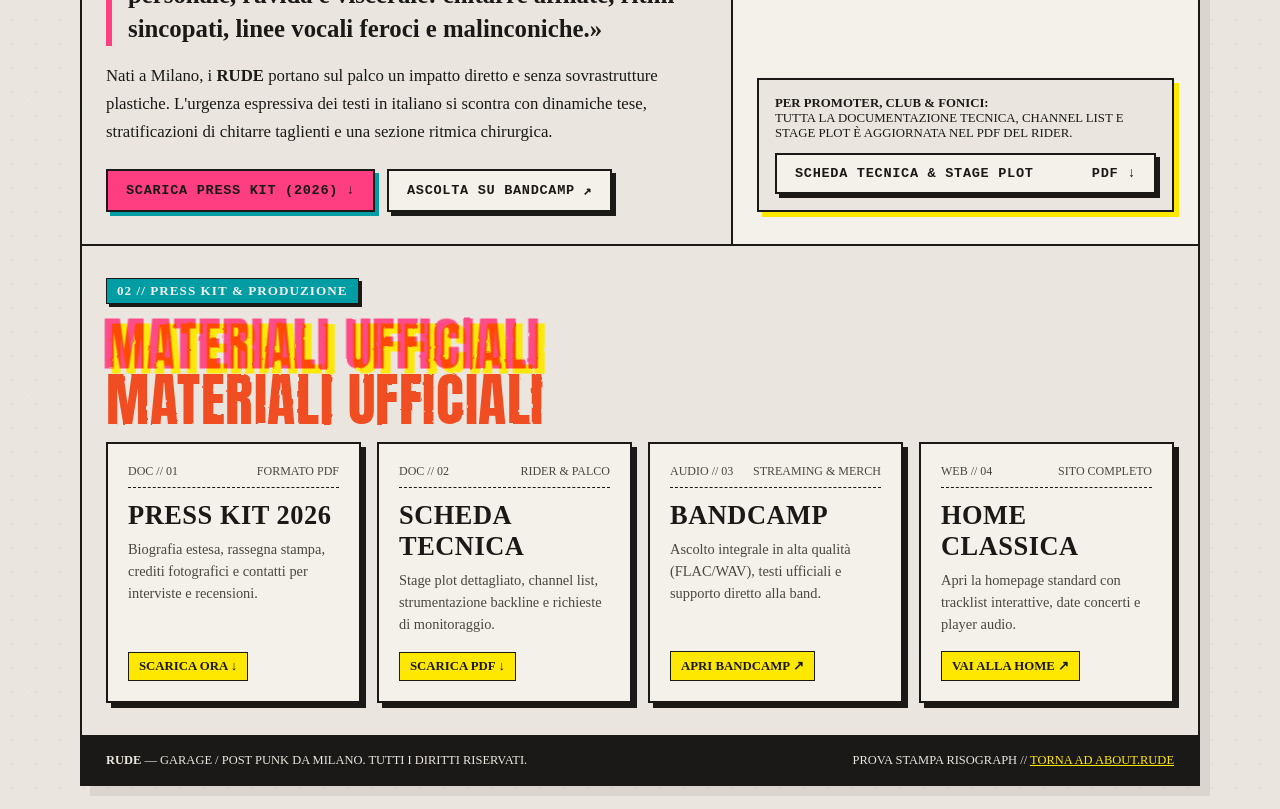
==== commit 633f8a0b: "style: calibrate risograph text offsets and optimize contrast on pink blocks" ====
--- a/riso-proof.html
+++ b/riso-proof.html
@@ -786,9 +786,9 @@
       <div class="cal-row">
         <div class="cal-label">
           <label for="offset-slider">FUORI REGISTRO</label>
-          <strong id="offset-val">4px</strong>
+          <strong id="offset-val">3.5px</strong>
         </div>
-        <input type="range" id="offset-slider" class="cal-range" min="0" max="10" step="0.5" value="4" />
+        <input type="range" id="offset-slider" class="cal-range" min="0" max="10" step="0.5" value="3.5" />
       </div>
 
       <a href="index.html" class="cal-specimen-link">VEDI PROVA SULLA HOMEPAGE COMPLETA ↗</a>
--- a/riso-system.css
+++ b/riso-system.css
@@ -31,12 +31,12 @@
   --drum-layer-2: var(--ink-yellow);
   --drum-accent: var(--ink-teal);
 
-  /* Vettori di Fuori Registro (Misregistration) */
-  --riso-offset-x: 4px;
-  --riso-offset-y: 3px;
-  --riso-offset-neg-x: -4px;
-  --riso-offset-neg-y: -3px;
-  --paper-grain-opacity: 0.38;
+  /* Vettori di Fuori Registro Calibrati (3.5px / 2.5px per massima nitidezza e impatto Riso) */
+  --riso-offset-x: 3.5px;
+  --riso-offset-y: 2.5px;
+  --riso-offset-neg-x: -3.5px;
+  --riso-offset-neg-y: -2.5px;
+  --paper-grain-opacity: 0.32;
 
   /* Timing Meccanico Riso */
   --ease-snap: cubic-bezier(0.16, 1, 0.3, 1);
@@ -177,6 +177,21 @@
 .riso-type--duo::before {
   color: var(--ink-pink);
   transform: translate3d(var(--riso-offset-x), var(--riso-offset-y), 0);
+}
+
+/* Ottimizzazione Alto Contrasto su fondo Rosa (es. Sezione Bestie Flambé) */
+.bestie-flambe-block .riso-type {
+  color: var(--ink-black) !important;
+}
+.bestie-flambe-block .riso-type::before {
+  color: var(--ink-yellow) !important;
+  transform: translate3d(var(--riso-offset-neg-x), var(--riso-offset-neg-y), 0);
+  opacity: 0.95;
+}
+.bestie-flambe-block .riso-type::after {
+  color: var(--ink-teal) !important;
+  transform: translate3d(var(--riso-offset-x), var(--riso-offset-y), 0);
+  opacity: 0.85;
 }
 
 /* ==========================================================================
